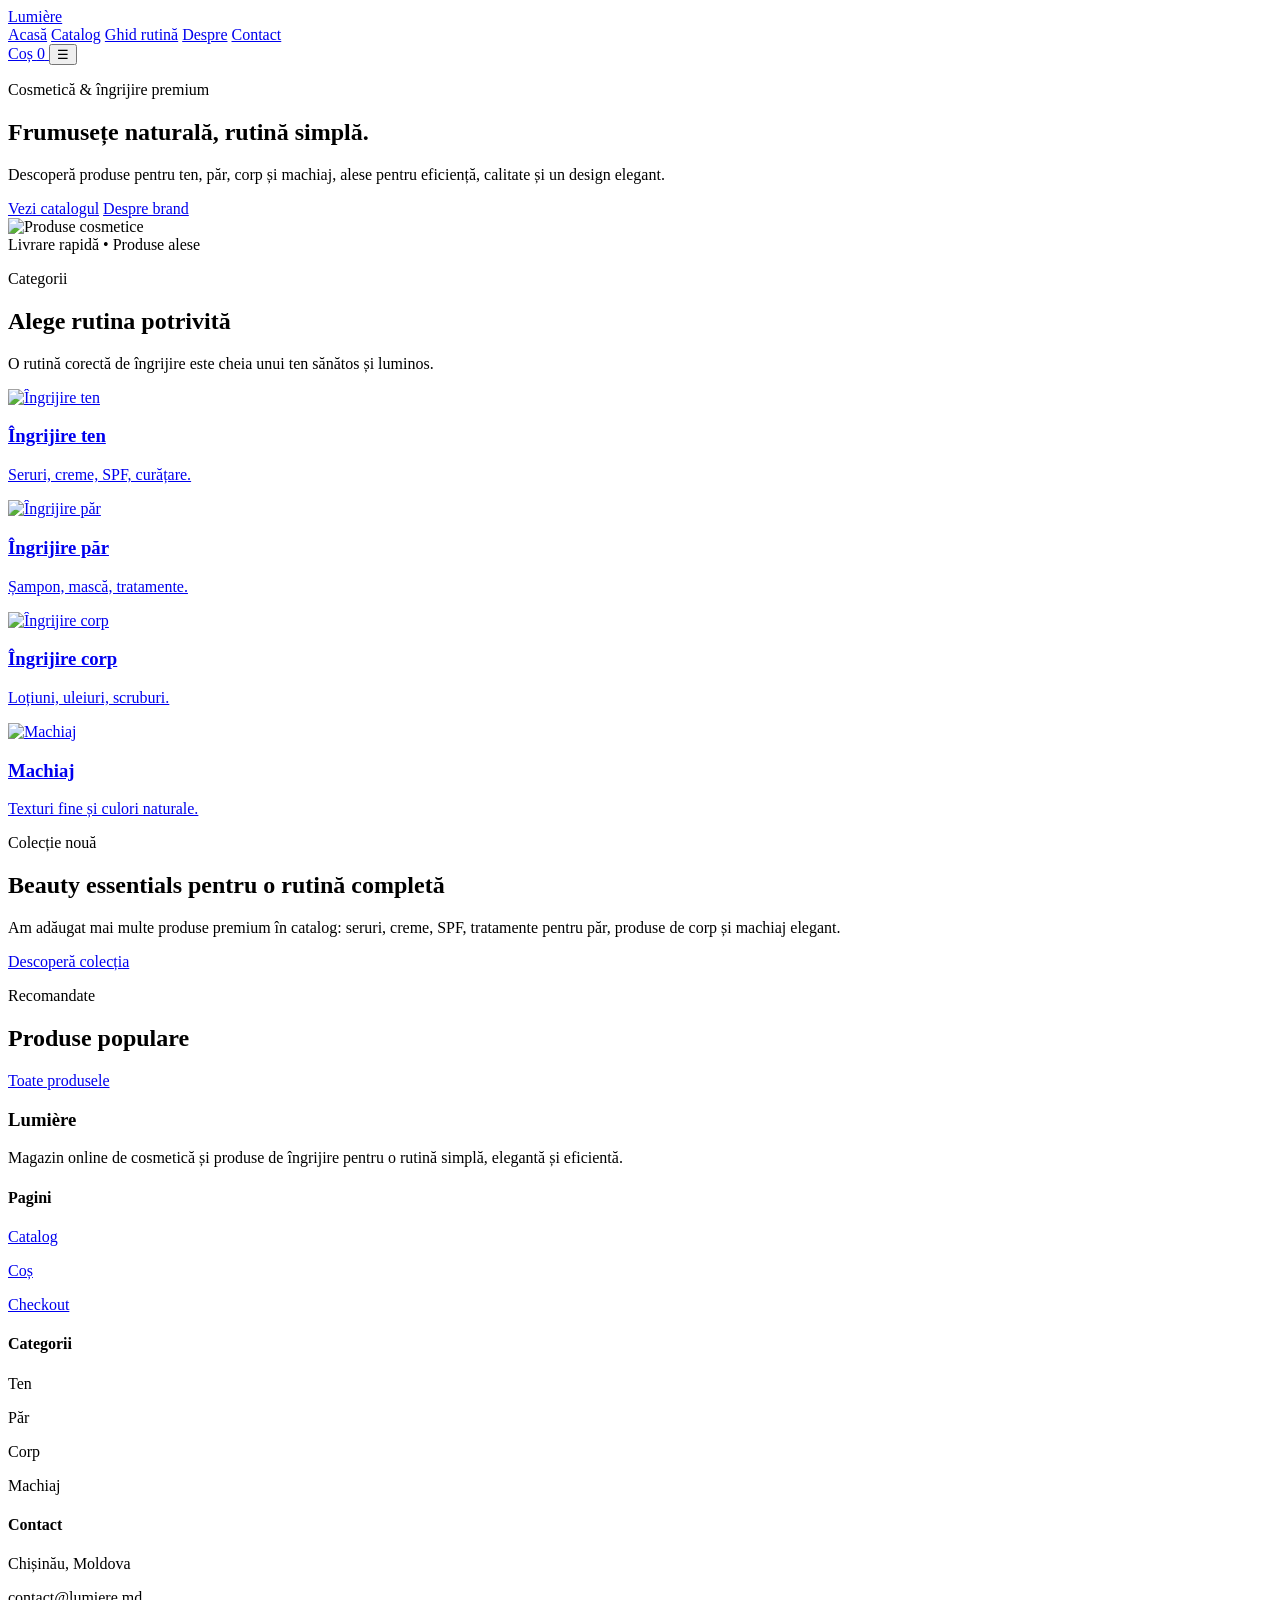
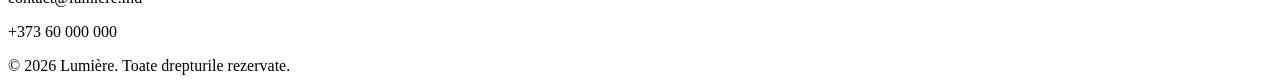
==== index.html @ 2876e78e "Add files via upload" ====
<!DOCTYPE html>
<html lang="ro">

<head>
  <meta charset="UTF-8">
  <meta name="viewport" content="width=device-width, initial-scale=1.0">
  <title>Lumière | Magazin cosmetică</title>
  <link rel="stylesheet" href="css/style.css">
</head>

<body>

  <!-- ===== Header ===== -->
  <header class="header">
    <div class="container nav">
      <a class="logo" href="index.html">Lumi<span>ère</span></a>

      <nav class="menu">
        <a href="index.html">Acasă</a>
        <a href="catalog.html">Catalog</a>
        <a href="rutina.html">Ghid rutină</a>
        <a href="despre.html">Despre</a>
        <a href="contact.html">Contact</a>
      </nav>

      <div class="nav-actions">
        <a class="cart-link" href="cos.html">
          Coș <span class="cart-count">0</span>
        </a>
        <button class="burger" aria-label="Meniu">☰</button>
      </div>
    </div>
  </header>

  <!-- ===== Hero ===== -->
  <section class="hero">
    <div class="container hero-grid">

      <div>
        <p class="eyebrow">Cosmetică & îngrijire premium</p>
        <h1>Frumusețe naturală, rutină simplă.</h1>
        <p>
          Descoperă produse pentru ten, păr, corp și machiaj, alese pentru
          eficiență, calitate și un design elegant.
        </p>
        <div class="hero-actions">
          <a class="btn" href="catalog.html">Vezi catalogul</a>
          <a class="btn light" href="despre.html">Despre brand</a>
        </div>
      </div>

      <div class="hero-card">
        <img
          src="https://images.unsplash.com/photo-1612817288484-6f916006741a?auto=format&fit=crop&w=1000&q=80"
          alt="Produse cosmetice"
        >
        <div class="badge">Livrare rapidă • Produse alese</div>
      </div>

    </div>
  </section>

  <!-- ===== Categories ===== -->
  <section class="section">
    <div class="container">

      <div class="section-title">
        <div>
          <p class="eyebrow">Categorii</p>
          <h2>Alege rutina potrivită</h2>
        </div>
        <p>O rutină corectă de îngrijire este cheia unui ten sănătos și luminos.</p>
      </div>

      <div class="grid-4">

        <a class="card category" href="catalog.html?cat=ten">
          <img
            src="https://images.unsplash.com/photo-1620916566398-39f1143ab7be?auto=format&fit=crop&w=800&q=80"
            alt="Îngrijire ten"
          >
          <div class="card-body">
            <h3>Îngrijire ten</h3>
            <p>Seruri, creme, SPF, curățare.</p>
          </div>
        </a>

        <a class="card category" href="catalog.html">
          <img
            src="https://images.unsplash.com/photo-1522338242992-e1a54906a8da?auto=format&fit=crop&w=800&q=80"
            alt="Îngrijire păr"
          >
          <div class="card-body">
            <h3>Îngrijire păr</h3>
            <p>Șampon, mască, tratamente.</p>
          </div>
        </a>

        <a class="card category" href="catalog.html">
          <img
            src="https://images.unsplash.com/photo-1596755389378-c31d21fd1273?auto=format&fit=crop&w=800&q=80"
            alt="Îngrijire corp"
          >
          <div class="card-body">
            <h3>Îngrijire corp</h3>
            <p>Loțiuni, uleiuri, scruburi.</p>
          </div>
        </a>

        <a class="card category" href="catalog.html">
          <img
            src="https://images.unsplash.com/photo-1596462502278-27bfdc403348?auto=format&fit=crop&w=800&q=80"
            alt="Machiaj"
          >
          <div class="card-body">
            <h3>Machiaj</h3>
            <p>Texturi fine și culori naturale.</p>
          </div>
        </a>

      </div>
    </div>
  </section>

  <!-- ===== Promo Strip ===== -->
  <section class="section">
    <div class="container">
      <div class="promo-strip">

        <div>
          <p class="eyebrow">Colecție nouă</p>
          <h2>Beauty essentials pentru o rutină completă</h2>
          <p class="muted">
            Am adăugat mai multe produse premium în catalog: seruri, creme, SPF,
            tratamente pentru păr, produse de corp și machiaj elegant.
          </p>
        </div>

        <a class="btn dark" href="catalog.html">Descoperă colecția</a>

      </div>
    </div>
  </section>

  <!-- ===== Featured Products ===== -->
  <section class="section">
    <div class="container">

      <div class="section-title">
        <div>
          <p class="eyebrow">Recomandate</p>
          <h2>Produse populare</h2>
        </div>
        <a class="btn light" href="catalog.html">Toate produsele</a>
      </div>

      <div id="featuredProducts" class="grid-4"></div>

    </div>
  </section>

  <!-- ===== Footer ===== -->
  <footer class="footer">
    <div class="container footer-grid">

      <div>
        <h3 class="logo">Lumi<span>ère</span></h3>
        <p>Magazin online de cosmetică și produse de îngrijire pentru o rutină simplă, elegantă și eficientă.</p>
      </div>

      <div>
        <h4>Pagini</h4>
        <p><a href="catalog.html">Catalog</a></p>
        <p><a href="cos.html">Coș</a></p>
        <p><a href="checkout.html">Checkout</a></p>
      </div>

      <div>
        <h4>Categorii</h4>
        <p>Ten</p>
        <p>Păr</p>
        <p>Corp</p>
        <p>Machiaj</p>
      </div>

      <div>
        <h4>Contact</h4>
        <p>Chișinău, Moldova</p>
        <p>contact@lumiere.md</p>
        <p>+373 60 000 000</p>
      </div>

    </div>

    <div class="container copy">
      © 2026 Lumière. Toate drepturile rezervate.
    </div>
  </footer>

  <!-- Toast Notification -->
  <div class="toast"></div>

  <!-- Scripts -->
  <script src="js/products.js"></script>
  <script src="js/app.js"></script>

</body>
</html>
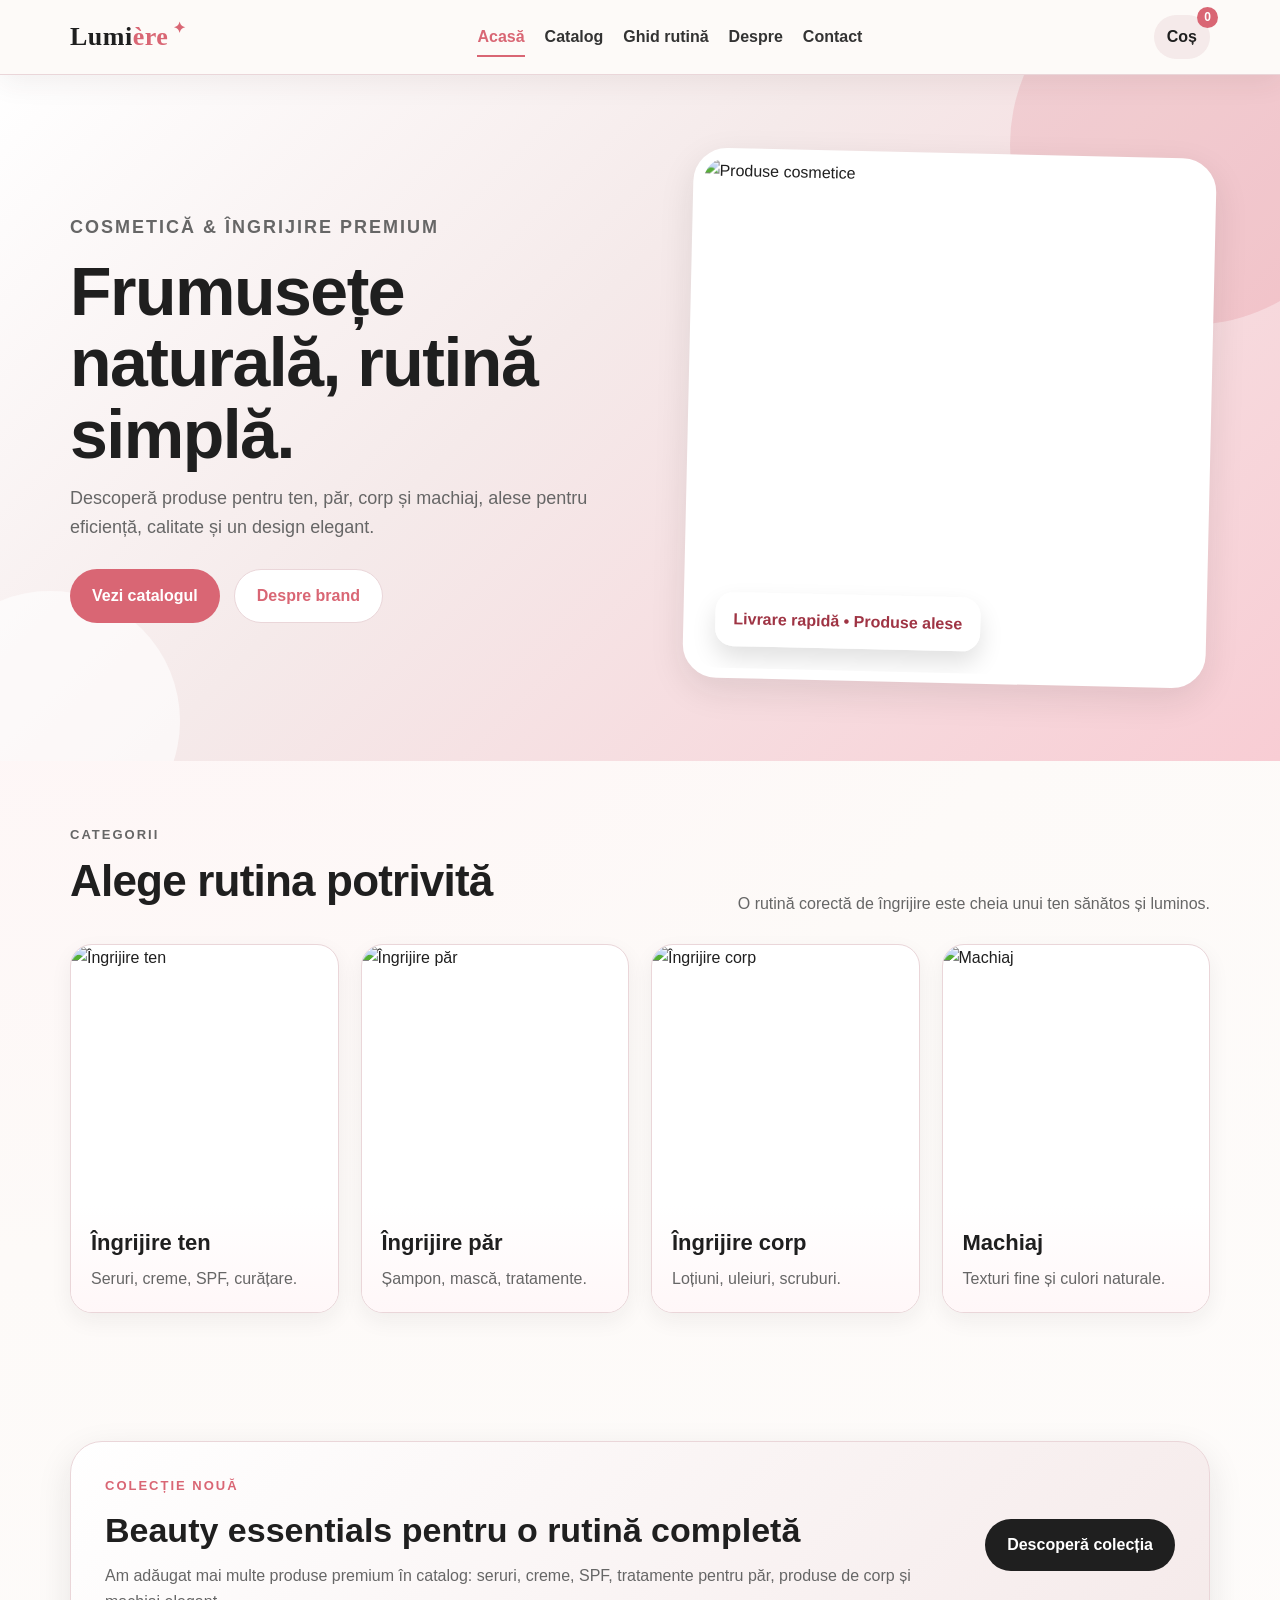
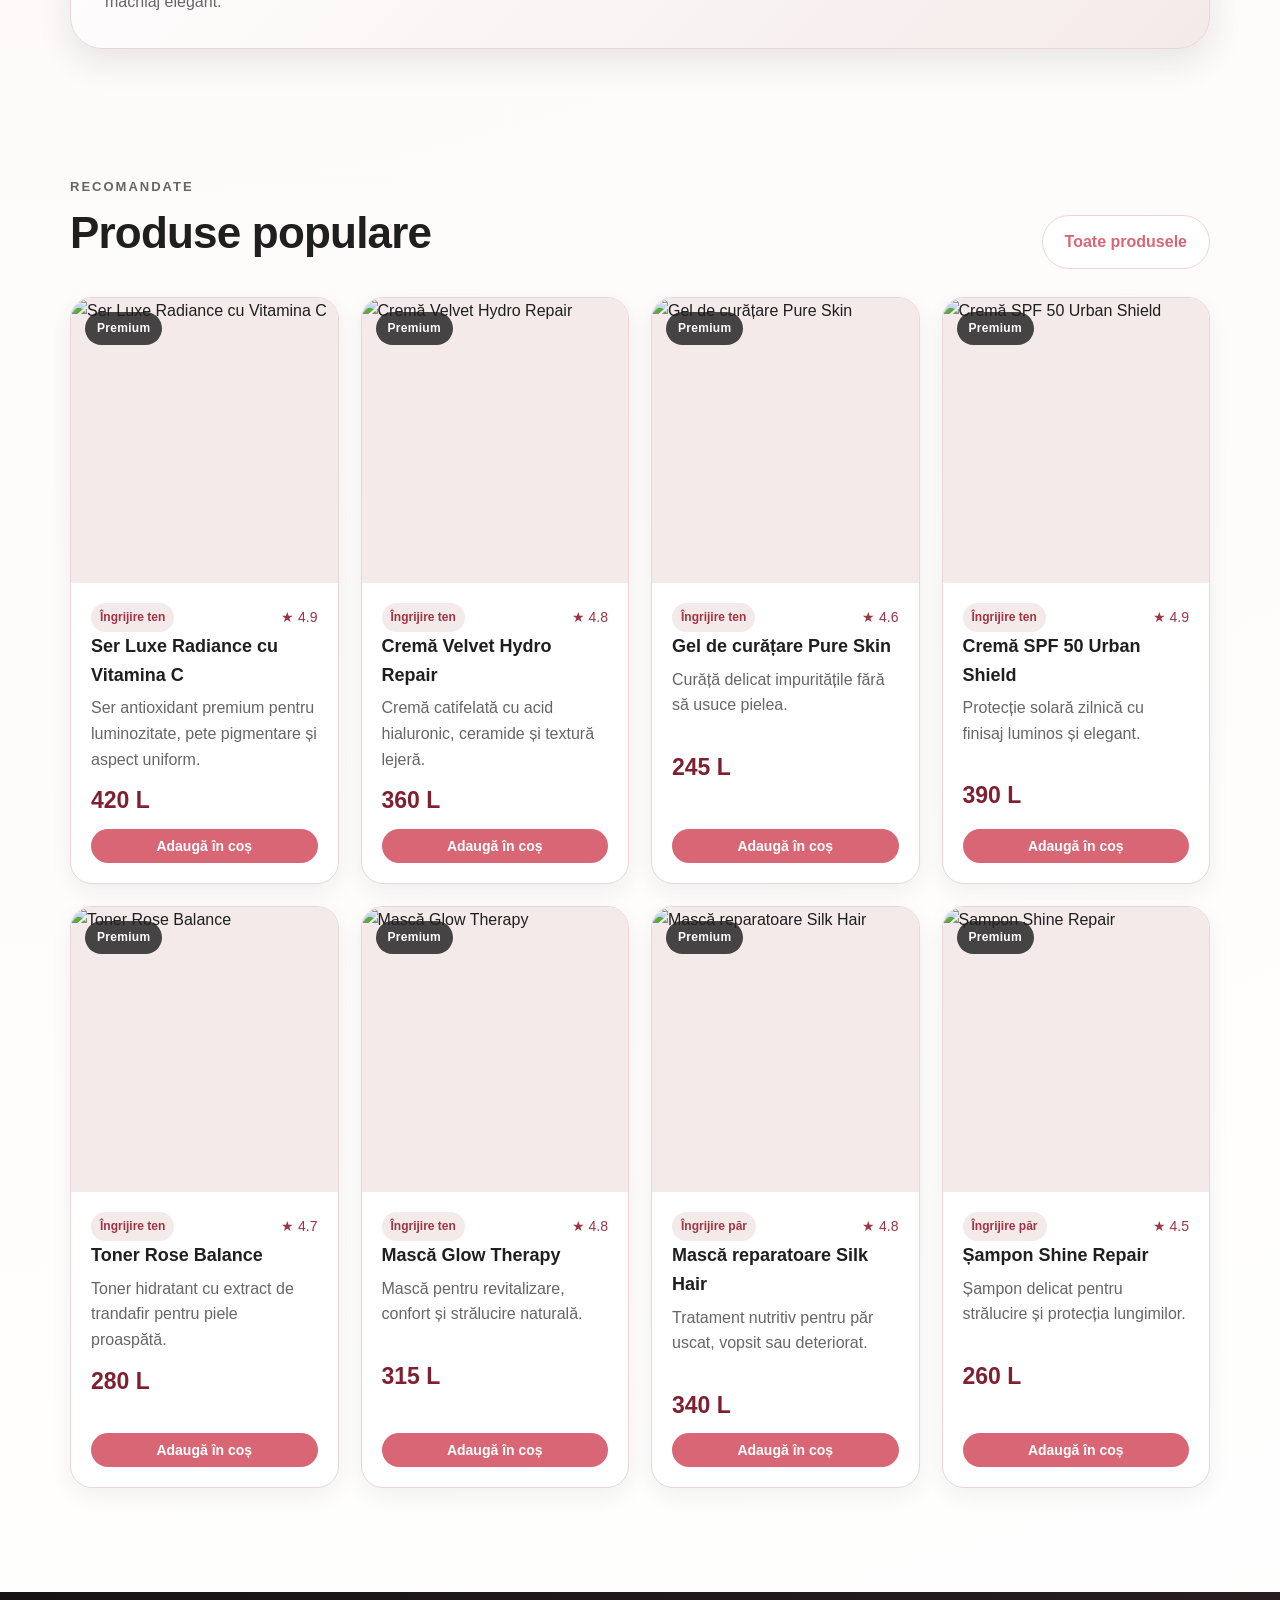
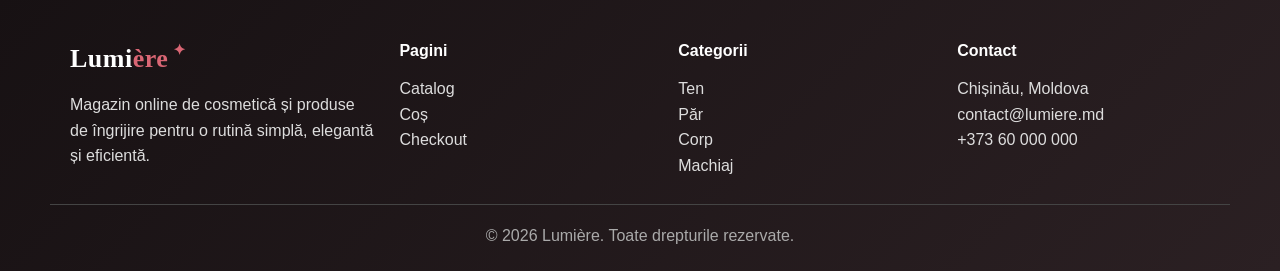
==== commit 33c0295a: "Add files via upload" ====
--- a/index.html
+++ b/index.html
@@ -76,7 +76,7 @@
 
         <a class="card category" href="catalog.html?cat=ten">
           <img
-            src="https://images.unsplash.com/photo-1620916566398-39f1143ab7be?auto=format&fit=crop&w=800&q=80"
+            src="https://plus.unsplash.com/premium_photo-1683133364297-0cb0e0fcbc1c?q=80&w=1470&auto=format&fit=crop&ixlib=rb-4.1.0&ixid=M3wxMjA3fDB8MHxwaG90by1wYWdlfHx8fGVufDB8fHx8fA%3D%3D"
             alt="Îngrijire ten"
           >
           <div class="card-body">
@@ -87,7 +87,7 @@
 
         <a class="card category" href="catalog.html">
           <img
-            src="https://images.unsplash.com/photo-1522338242992-e1a54906a8da?auto=format&fit=crop&w=800&q=80"
+            src="https://plus.unsplash.com/premium_photo-1740761649108-b123c05185b4?q=80&w=774&auto=format&fit=crop&ixlib=rb-4.1.0&ixid=M3wxMjA3fDB8MHxwaG90by1wYWdlfHx8fGVufDB8fHx8fA%3D%3D"
             alt="Îngrijire păr"
           >
           <div class="card-body">
@@ -98,7 +98,7 @@
 
         <a class="card category" href="catalog.html">
           <img
-            src="https://images.unsplash.com/photo-1596755389378-c31d21fd1273?auto=format&fit=crop&w=800&q=80"
+            src="https://plus.unsplash.com/premium_photo-1764592619646-2209613d1b71?q=80&w=870&auto=format&fit=crop&ixlib=rb-4.1.0&ixid=M3wxMjA3fDB8MHxwaG90by1wYWdlfHx8fGVufDB8fHx8fA%3D%3D"
             alt="Îngrijire corp"
           >
           <div class="card-body">
@@ -109,7 +109,7 @@
 
         <a class="card category" href="catalog.html">
           <img
-            src="https://images.unsplash.com/photo-1596462502278-27bfdc403348?auto=format&fit=crop&w=800&q=80"
+            src="https://images.unsplash.com/photo-1629297777109-167b5d2bbba4?q=80&w=928&auto=format&fit=crop&ixlib=rb-4.1.0&ixid=M3wxMjA3fDB8MHxwaG90by1wYWdlfHx8fGVufDB8fHx8fA%3D%3D"
             alt="Machiaj"
           >
           <div class="card-body">
--- a/css/style.css
+++ b/css/style.css
@@ -0,0 +1,1482 @@
+/* =====================================================
+   CSS Variables / Design Tokens
+   ===================================================== */
+
+:root {
+  --accent: #D96674;
+  --accent-dark: #9f3444;
+  --rose: #F5EAEA;
+  --cream: #FDFAF8;
+  --text: #1f1f1f;
+  --muted: #666;
+  --white: #fff;
+  --border: #ead6d9;
+  --shadow: 0 12px 35px rgba(31, 31, 31, .10);
+  --radius: 22px;
+  --max: 1180px;
+  --font: 'Segoe UI', Arial, sans-serif;
+}
+
+
+/* =====================================================
+   Reset & Base
+   ===================================================== */
+
+* {
+  box-sizing: border-box;
+  margin: 0;
+  padding: 0;
+}
+
+body {
+  font-family: var(--font);
+  background: var(--cream);
+  color: var(--text);
+  line-height: 1.6;
+}
+
+a {
+  text-decoration: none;
+  color: inherit;
+}
+
+img {
+  max-width: 100%;
+  display: block;
+}
+
+
+/* =====================================================
+   Layout
+   ===================================================== */
+
+.container {
+  max-width: var(--max);
+  margin: auto;
+  padding: 0 20px;
+}
+
+
+/* =====================================================
+   Header & Navigation
+   ===================================================== */
+
+.header {
+  position: sticky;
+  top: 0;
+  z-index: 50;
+  background: rgba(253, 250, 248, .96);
+  backdrop-filter: blur(12px);
+  border-bottom: 1px solid var(--border);
+}
+
+.nav {
+  height: 74px;
+  display: flex;
+  align-items: center;
+  justify-content: space-between;
+  gap: 22px;
+}
+
+.logo {
+  font-size: 26px;
+  font-weight: 800;
+  letter-spacing: .5px;
+}
+
+.logo span {
+  color: var(--accent);
+}
+
+.menu {
+  display: flex;
+  align-items: center;
+  gap: 20px;
+}
+
+.menu a {
+  font-weight: 600;
+  color: #333;
+}
+
+.menu a:hover,
+.menu a.active {
+  color: var(--accent);
+}
+
+.nav-actions {
+  display: flex;
+  align-items: center;
+  gap: 12px;
+}
+
+.cart-link {
+  position: relative;
+  background: var(--rose);
+  padding: 9px 13px;
+  border-radius: 999px;
+  font-weight: 700;
+}
+
+.cart-count {
+  position: absolute;
+  top: -8px;
+  right: -8px;
+  background: var(--accent);
+  color: #fff;
+  border-radius: 999px;
+  font-size: 12px;
+  min-width: 21px;
+  height: 21px;
+  display: grid;
+  place-items: center;
+}
+
+.burger {
+  display: none;
+  border: 0;
+  background: var(--text);
+  color: #fff;
+  border-radius: 10px;
+  padding: 9px 12px;
+  font-size: 18px;
+}
+
+
+/* =====================================================
+   Buttons
+   ===================================================== */
+
+.btn {
+  display: inline-flex;
+  align-items: center;
+  justify-content: center;
+  gap: 8px;
+  border: 0;
+  border-radius: 999px;
+  padding: 13px 22px;
+  font-weight: 800;
+  cursor: pointer;
+  transition: .25s;
+  background: var(--accent);
+  color: white;
+}
+
+.btn:hover {
+  background: var(--accent-dark);
+  transform: translateY(-2px);
+}
+
+.btn.light {
+  background: white;
+  color: var(--accent);
+  border: 1px solid var(--border);
+}
+
+.btn.dark {
+  background: #1f1f1f;
+  color: white;
+}
+
+.btn.small {
+  padding: 9px 14px;
+  font-size: 14px;
+}
+
+
+/* =====================================================
+   Hero Section
+   ===================================================== */
+
+.hero {
+  padding: 78px 0;
+  background: linear-gradient(135deg, var(--rose), #fff 55%, #fff3f5);
+}
+
+.hero-grid {
+  display: grid;
+  grid-template-columns: 1.05fr .95fr;
+  gap: 40px;
+  align-items: center;
+}
+
+.eyebrow {
+  text-transform: uppercase;
+  letter-spacing: 2px;
+  color: var(--accent);
+  font-weight: 800;
+  font-size: 13px;
+}
+
+.hero h1 {
+  font-size: clamp(38px, 6vw, 68px);
+  line-height: 1.05;
+  margin: 14px 0;
+}
+
+.hero p {
+  font-size: 18px;
+  color: var(--muted);
+  max-width: 610px;
+}
+
+.hero-actions {
+  display: flex;
+  gap: 14px;
+  margin-top: 28px;
+  flex-wrap: wrap;
+}
+
+.hero-card {
+  background: white;
+  border-radius: 34px;
+  box-shadow: var(--shadow);
+  overflow: hidden;
+  position: relative;
+}
+
+.hero-card img {
+  height: 510px;
+  width: 100%;
+  object-fit: cover;
+}
+
+.badge {
+  position: absolute;
+  left: 22px;
+  bottom: 22px;
+  background: rgba(255, 255, 255, .9);
+  border-radius: 18px;
+  padding: 14px 18px;
+  font-weight: 800;
+  color: var(--accent-dark);
+}
+
+
+/* =====================================================
+   Sections & Grid
+   ===================================================== */
+
+.section {
+  padding: 64px 0;
+}
+
+.section-title {
+  display: flex;
+  align-items: end;
+  justify-content: space-between;
+  gap: 20px;
+  margin-bottom: 28px;
+}
+
+.section-title h2 {
+  font-size: 34px;
+}
+
+.section-title p {
+  color: var(--muted);
+  max-width: 560px;
+}
+
+.grid-3 {
+  display: grid;
+  grid-template-columns: repeat(3, 1fr);
+  gap: 22px;
+}
+
+.grid-4 {
+  display: grid;
+  grid-template-columns: repeat(4, 1fr);
+  gap: 22px;
+}
+
+
+/* =====================================================
+   Cards
+   ===================================================== */
+
+.card {
+  background: white;
+  border: 1px solid var(--border);
+  border-radius: var(--radius);
+  box-shadow: 0 8px 22px rgba(31, 31, 31, .06);
+  overflow: hidden;
+}
+
+.card-body {
+  padding: 20px;
+}
+
+.category img {
+  height: 230px;
+  width: 100%;
+  object-fit: cover;
+}
+
+.category h3 {
+  font-size: 22px;
+  margin-bottom: 6px;
+}
+
+.category p,
+.product p,
+.muted {
+  color: var(--muted);
+}
+
+
+/* =====================================================
+   Product Cards
+   ===================================================== */
+
+.product {
+  position: relative;
+}
+
+.product img {
+  height: 250px;
+  width: 100%;
+  object-fit: cover;
+  background: var(--rose);
+}
+
+.product h3 {
+  font-size: 18px;
+  margin-bottom: 6px;
+}
+
+.price {
+  font-size: 20px;
+  font-weight: 900;
+  color: var(--accent-dark);
+  margin: 10px 0;
+}
+
+.product .meta {
+  display: flex;
+  justify-content: space-between;
+  align-items: center;
+  gap: 10px;
+}
+
+.tag {
+  background: var(--rose);
+  color: var(--accent-dark);
+  padding: 5px 9px;
+  border-radius: 999px;
+  font-size: 12px;
+  font-weight: 800;
+}
+
+.stars {
+  color: #9f3444;
+  font-size: 14px;
+}
+
+
+/* =====================================================
+   Banner
+   ===================================================== */
+
+.banner {
+  padding: 62px 0;
+  background: linear-gradient(135deg, #21191b, #6f2d39);
+  color: white;
+}
+
+.banner h1 {
+  font-size: 42px;
+}
+
+.banner p {
+  color: #ffe4e7;
+  max-width: 720px;
+  margin-top: 10px;
+}
+
+
+/* =====================================================
+   Catalog Layout & Filters
+   ===================================================== */
+
+.catalog-layout {
+  display: grid;
+  grid-template-columns: 270px 1fr;
+  gap: 26px;
+}
+
+.filters {
+  background: white;
+  border: 1px solid var(--border);
+  border-radius: var(--radius);
+  padding: 22px;
+  height: max-content;
+  position: sticky;
+  top: 95px;
+}
+
+.filters h3 {
+  margin-bottom: 16px;
+}
+
+.field {
+  margin-bottom: 16px;
+}
+
+.field label {
+  font-weight: 800;
+  display: block;
+  margin-bottom: 7px;
+}
+
+.field input,
+.field select,
+.field textarea {
+  width: 100%;
+  padding: 12px 13px;
+  border: 1px solid var(--border);
+  border-radius: 14px;
+  background: #fff;
+  font: inherit;
+}
+
+.check {
+  display: flex;
+  align-items: center;
+  gap: 9px;
+  margin: 8px 0;
+  color: #444;
+}
+
+.toolbar {
+  display: flex;
+  justify-content: space-between;
+  align-items: center;
+  gap: 14px;
+  margin-bottom: 18px;
+  flex-wrap: wrap;
+}
+
+.search {
+  min-width: 260px;
+  padding: 12px 14px;
+  border: 1px solid var(--border);
+  border-radius: 999px;
+  background: white;
+}
+
+.empty {
+  padding: 26px;
+  background: white;
+  border: 1px dashed var(--accent);
+  border-radius: var(--radius);
+  text-align: center;
+  color: var(--muted);
+}
+
+
+/* =====================================================
+   Product Page
+   ===================================================== */
+
+.product-page {
+  display: grid;
+  grid-template-columns: 1fr 1fr;
+  gap: 42px;
+  align-items: start;
+}
+
+.gallery-main {
+  background: white;
+  border-radius: var(--radius);
+  overflow: hidden;
+  border: 1px solid var(--border);
+}
+
+.gallery-main img {
+  height: 520px;
+  width: 100%;
+  object-fit: cover;
+  cursor: zoom-in;
+}
+
+.zoom-box {
+  overflow: hidden;
+}
+
+.zoom-box img:hover {
+  transform: scale(1.45);
+  transition: .35s;
+}
+
+.qty {
+  display: flex;
+  align-items: center;
+  gap: 10px;
+  margin: 18px 0;
+}
+
+.qty button {
+  width: 38px;
+  height: 38px;
+  border: 0;
+  border-radius: 50%;
+  background: var(--rose);
+  font-weight: 900;
+  cursor: pointer;
+}
+
+.qty input {
+  width: 58px;
+  text-align: center;
+  padding: 10px;
+  border: 1px solid var(--border);
+  border-radius: 12px;
+}
+
+.info-list {
+  margin: 20px 0 0 18px;
+  color: #444;
+}
+
+
+/* =====================================================
+   Cart
+   ===================================================== */
+
+.cart-row {
+  display: grid;
+  grid-template-columns: 90px 1fr auto auto;
+  gap: 16px;
+  align-items: center;
+  padding: 16px;
+  background: white;
+  border: 1px solid var(--border);
+  border-radius: 18px;
+  margin-bottom: 12px;
+}
+
+.cart-row img {
+  width: 90px;
+  height: 90px;
+  object-fit: cover;
+  border-radius: 14px;
+}
+
+.summary {
+  background: white;
+  border: 1px solid var(--border);
+  border-radius: var(--radius);
+  padding: 22px;
+  box-shadow: var(--shadow);
+}
+
+.summary-line {
+  display: flex;
+  justify-content: space-between;
+  padding: 10px 0;
+  border-bottom: 1px solid var(--border);
+}
+
+.summary-line.total {
+  font-size: 22px;
+  font-weight: 900;
+  border: 0;
+  color: var(--accent-dark);
+}
+
+.cart-layout {
+  display: grid;
+  grid-template-columns: 1fr 360px;
+  gap: 24px;
+  align-items: start;
+}
+
+
+/* =====================================================
+   Forms & Contact
+   ===================================================== */
+
+.form-grid {
+  display: grid;
+  grid-template-columns: 1fr 1fr;
+  gap: 16px;
+}
+
+.form-grid .full {
+  grid-column: 1 / -1;
+}
+
+.contact-box {
+  display: grid;
+  grid-template-columns: 1fr 1fr;
+  gap: 24px;
+}
+
+
+/* =====================================================
+   Footer
+   ===================================================== */
+
+.footer {
+  background: #1f1f1f;
+  color: white;
+  padding: 46px 0 22px;
+  margin-top: 40px;
+}
+
+.footer-grid {
+  display: grid;
+  grid-template-columns: 1.2fr repeat(3, 1fr);
+  gap: 26px;
+}
+
+.footer a,
+.footer p {
+  color: #ddd;
+}
+
+.footer h3,
+.footer h4 {
+  margin-bottom: 12px;
+}
+
+.copy {
+  text-align: center;
+  color: #aaa;
+  border-top: 1px solid #444;
+  margin-top: 26px;
+  padding-top: 18px;
+}
+
+
+/* =====================================================
+   Toast Notification
+   ===================================================== */
+
+.toast {
+  position: fixed;
+  right: 22px;
+  bottom: 22px;
+  background: #1f1f1f;
+  color: white;
+  padding: 14px 18px;
+  border-radius: 14px;
+  box-shadow: var(--shadow);
+  opacity: 0;
+  transform: translateY(20px);
+  pointer-events: none;
+  transition: .25s;
+  z-index: 100;
+}
+
+.toast.show {
+  opacity: 1;
+  transform: translateY(0);
+}
+
+
+/* =====================================================
+   Responsive — 950px
+   ===================================================== */
+
+@media (max-width: 950px) {
+  .burger {
+    display: block;
+  }
+
+  .menu {
+    position: fixed;
+    top: 74px;
+    left: 0;
+    right: 0;
+    background: white;
+    flex-direction: column;
+    align-items: flex-start;
+    padding: 20px;
+    display: none;
+    border-bottom: 1px solid var(--border);
+  }
+
+  .menu.open {
+    display: flex;
+  }
+
+  .hero-grid,
+  .product-page,
+  .cart-layout,
+  .contact-box {
+    grid-template-columns: 1fr;
+  }
+
+  .catalog-layout {
+    grid-template-columns: 1fr;
+  }
+
+  .filters {
+    position: static;
+  }
+
+  .grid-4 {
+    grid-template-columns: repeat(2, 1fr);
+  }
+
+  .footer-grid {
+    grid-template-columns: 1fr 1fr;
+  }
+
+  .hero-card img {
+    height: 390px;
+  }
+}
+
+
+/* =====================================================
+   Responsive — 620px
+   ===================================================== */
+
+@media (max-width: 620px) {
+  .grid-3,
+  .grid-4 {
+    grid-template-columns: 1fr;
+  }
+
+  .section {
+    padding: 42px 0;
+  }
+
+  .banner h1 {
+    font-size: 32px;
+  }
+
+  .cart-row {
+    grid-template-columns: 70px 1fr;
+  }
+
+  .cart-row img {
+    width: 70px;
+    height: 70px;
+  }
+
+  .cart-row .price,
+  .cart-row .remove {
+    grid-column: 2;
+  }
+
+  .form-grid {
+    grid-template-columns: 1fr;
+  }
+
+  .footer-grid {
+    grid-template-columns: 1fr;
+  }
+
+  .nav {
+    gap: 10px;
+  }
+
+  .logo {
+    font-size: 21px;
+  }
+
+  .search {
+    min-width: 100%;
+  }
+}
+
+
+/* =====================================================
+   Theme Enhancements
+   ===================================================== */
+
+body {
+  background: radial-gradient(circle at top left, #fff1f4 0, #FDFAF8 34%, #fff 100%);
+}
+
+.header {
+  box-shadow: 0 8px 28px rgba(72, 38, 44, .07);
+}
+
+.logo {
+  font-family: Georgia, 'Times New Roman', serif;
+  font-weight: 900;
+}
+
+.logo:after {
+  content: ' ✦';
+  color: var(--accent);
+  font-size: 15px;
+  vertical-align: top;
+}
+
+.menu a {
+  position: relative;
+}
+
+.menu a:after {
+  content: '';
+  position: absolute;
+  left: 0;
+  bottom: -7px;
+  width: 0;
+  height: 2px;
+  background: var(--accent);
+  transition: .25s;
+}
+
+.menu a:hover:after,
+.menu a.active:after {
+  width: 100%;
+}
+
+.hero {
+  position: relative;
+  overflow: hidden;
+  background: linear-gradient(135deg, #fff 0%, #F5EAEA 42%, #f8cdd4 100%);
+}
+
+.hero:before {
+  content: '';
+  position: absolute;
+  width: 360px;
+  height: 360px;
+  border-radius: 50%;
+  background: rgba(217, 102, 116, .18);
+  right: -90px;
+  top: -110px;
+}
+
+.hero:after {
+  content: '';
+  position: absolute;
+  width: 260px;
+  height: 260px;
+  border-radius: 50%;
+  background: rgba(255, 255, 255, .65);
+  left: -80px;
+  bottom: -90px;
+}
+
+.hero .container {
+  position: relative;
+  z-index: 1;
+}
+
+.hero h1 {
+  letter-spacing: -1.5px;
+}
+
+.hero-card {
+  transform: rotate(1.3deg);
+  border: 10px solid #fff;
+}
+
+.badge {
+  box-shadow: 0 12px 25px rgba(0, 0, 0, .12);
+}
+
+.section-title h2 {
+  font-size: clamp(30px, 4vw, 44px);
+  letter-spacing: -.8px;
+}
+
+.card {
+  transition: transform .25s, box-shadow .25s, border-color .25s;
+}
+
+.card:hover {
+  transform: translateY(-7px);
+  box-shadow: 0 18px 45px rgba(85, 40, 48, .14);
+  border-color: #e8b5bd;
+}
+
+.category {
+  position: relative;
+}
+
+.category img {
+  height: 260px;
+  filter: saturate(1.05);
+}
+
+.category .card-body {
+  background: linear-gradient(180deg, #fff, #fff7f8);
+}
+
+.product {
+  display: flex;
+  flex-direction: column;
+  min-height: 100%;
+}
+
+.product-img {
+  position: relative;
+  overflow: hidden;
+}
+
+.product img {
+  height: 285px;
+  transition: transform .35s;
+}
+
+.product:hover img {
+  transform: scale(1.06);
+}
+
+.product .card-body {
+  display: flex;
+  flex-direction: column;
+  flex: 1;
+}
+
+.product p {
+  min-height: 72px;
+}
+
+.product .btn {
+  margin-top: auto;
+  width: 100%;
+}
+
+.new-badge {
+  position: absolute;
+  top: 14px;
+  left: 14px;
+  background: rgba(31, 31, 31, .82);
+  color: #fff;
+  border-radius: 999px;
+  padding: 7px 12px;
+  font-size: 12px;
+  font-weight: 900;
+  letter-spacing: .3px;
+}
+
+.products-grid {
+  align-items: stretch;
+}
+
+.banner {
+  position: relative;
+  overflow: hidden;
+  background: linear-gradient(120deg, #171113, #5d2430 55%, #D96674);
+}
+
+.banner:after {
+  content: '';
+  position: absolute;
+  width: 420px;
+  height: 420px;
+  border-radius: 50%;
+  background: rgba(255, 255, 255, .12);
+  right: -120px;
+  top: -150px;
+}
+
+.banner .container {
+  position: relative;
+  z-index: 1;
+}
+
+.filters {
+  background: rgba(255, 255, 255, .86);
+  backdrop-filter: blur(12px);
+  box-shadow: 0 18px 45px rgba(85, 40, 48, .10);
+}
+
+.filters h3 {
+  font-size: 24px;
+}
+
+.field input,
+.field select,
+.field textarea {
+  box-shadow: 0 4px 14px rgba(0, 0, 0, .03);
+}
+
+.toolbar {
+  background: #fff;
+  border: 1px solid var(--border);
+  border-radius: 18px;
+  padding: 16px 18px;
+  box-shadow: 0 8px 22px rgba(31, 31, 31, .05);
+}
+
+.price {
+  font-size: 23px;
+  color: #7f2030;
+}
+
+.footer {
+  background: linear-gradient(135deg, #171113, #2b2023);
+}
+
+.gallery-main {
+  box-shadow: var(--shadow);
+}
+
+.product-page h1 {
+  font-size: clamp(34px, 5vw, 56px);
+  line-height: 1.05;
+  margin: 10px 0 14px;
+}
+
+@media (max-width: 950px) {
+  .hero-card {
+    transform: none;
+  }
+
+  .product img {
+    height: 250px;
+  }
+}
+
+
+/* =====================================================
+   Promo Strip
+   ===================================================== */
+
+.promo-strip {
+  display: grid;
+  grid-template-columns: 1fr auto;
+  gap: 24px;
+  align-items: center;
+  background: linear-gradient(135deg, #fff, #F5EAEA);
+  border: 1px solid var(--border);
+  border-radius: 32px;
+  padding: 34px;
+  box-shadow: var(--shadow);
+}
+
+.promo-strip h2 {
+  font-size: 34px;
+  margin: 6px 0;
+}
+
+@media (max-width: 700px) {
+  .promo-strip {
+    grid-template-columns: 1fr;
+    padding: 24px;
+  }
+}
+
+
+/* =====================================================
+   Banner Override (Light Theme)
+   ===================================================== */
+
+.banner {
+  background: linear-gradient(135deg, #fff 0%, #F5EAEA 48%, #ffd7dd 100%) !important;
+  color: var(--text) !important;
+  border-bottom: 1px solid var(--border);
+  padding: 74px 0;
+  position: relative;
+  overflow: hidden;
+}
+
+.banner:before {
+  content: '';
+  position: absolute;
+  right: -110px;
+  top: -140px;
+  width: 420px;
+  height: 420px;
+  border-radius: 50%;
+  background: rgba(217, 102, 116, .18);
+}
+
+.banner:after {
+  content: '✦';
+  position: absolute;
+  right: 12%;
+  bottom: 18px;
+  color: rgba(217, 102, 116, .35);
+  font-size: 72px;
+  background: none !important;
+  width: auto;
+  height: auto;
+}
+
+.banner h1 {
+  font-size: clamp(38px, 6vw, 62px);
+  letter-spacing: -1.2px;
+}
+
+.banner p {
+  color: #70404a !important;
+  font-size: 18px;
+  max-width: 760px;
+}
+
+.filters .search {
+  min-width: 0;
+  width: 100%;
+  max-width: 100%;
+  display: block;
+  border-radius: 14px;
+}
+
+.filters input,
+.filters select {
+  max-width: 100%;
+}
+
+.catalog-layout {
+  align-items: start;
+}
+
+
+/* =====================================================
+   Page Hero
+   ===================================================== */
+
+.page-hero {
+  padding: 84px 0;
+  background: linear-gradient(135deg, #fff 0%, #F5EAEA 52%, #ffd7dd 100%);
+  border-bottom: 1px solid var(--border);
+  overflow: hidden;
+  position: relative;
+}
+
+.page-hero:before {
+  content: '';
+  position: absolute;
+  left: -120px;
+  top: -130px;
+  width: 360px;
+  height: 360px;
+  border-radius: 50%;
+  background: rgba(217, 102, 116, .13);
+}
+
+.page-hero:after {
+  content: '';
+  position: absolute;
+  right: -100px;
+  bottom: -160px;
+  width: 430px;
+  height: 430px;
+  border-radius: 50%;
+  background: rgba(255, 255, 255, .7);
+}
+
+.page-hero-grid {
+  position: relative;
+  z-index: 1;
+  display: grid;
+  grid-template-columns: 1.02fr .98fr;
+  gap: 44px;
+  align-items: center;
+}
+
+.page-hero h1 {
+  font-size: clamp(40px, 6vw, 68px);
+  line-height: 1.04;
+  letter-spacing: -1.4px;
+  margin: 14px 0;
+}
+
+.page-hero p {
+  font-size: 18px;
+  color: #70404a;
+  max-width: 640px;
+}
+
+.hero-collage,
+.brand-showcase {
+  position: relative;
+  min-height: 480px;
+}
+
+.collage-main,
+.brand-showcase > img {
+  width: 78%;
+  height: 430px;
+  object-fit: cover;
+  border-radius: 36px;
+  box-shadow: var(--shadow);
+  border: 10px solid #fff;
+  margin-left: auto;
+}
+
+.collage-small {
+  position: absolute;
+  width: 190px;
+  height: 190px;
+  object-fit: cover;
+  border-radius: 28px;
+  border: 8px solid #fff;
+  box-shadow: 0 18px 45px rgba(85, 40, 48, .18);
+}
+
+.collage-small.one {
+  left: 0;
+  bottom: 18px;
+}
+
+.collage-small.two {
+  right: 20px;
+  top: 0;
+  width: 150px;
+  height: 150px;
+}
+
+.brand-showcase > img {
+  height: 470px;
+  width: 86%;
+}
+
+.brand-note {
+  position: absolute;
+  left: 10px;
+  bottom: 30px;
+  background: rgba(255, 255, 255, .92);
+  border: 1px solid var(--border);
+  border-radius: 24px;
+  padding: 18px 20px;
+  box-shadow: var(--shadow);
+  max-width: 260px;
+}
+
+.brand-note strong {
+  display: block;
+  font-size: 38px;
+  color: var(--accent-dark);
+  line-height: 1;
+}
+
+.brand-note span {
+  color: #70404a;
+  font-weight: 700;
+}
+
+
+/* =====================================================
+   About / Story
+   ===================================================== */
+
+.about-story {
+  display: grid;
+  grid-template-columns: .9fr 1.1fr;
+  gap: 42px;
+  align-items: center;
+}
+
+.about-story h2 {
+  font-size: clamp(32px, 5vw, 52px);
+  line-height: 1.08;
+  margin: 10px 0 18px;
+}
+
+.about-story p {
+  color: var(--muted);
+  margin-bottom: 12px;
+}
+
+.story-grid {
+  display: grid;
+  grid-template-columns: 1fr 1fr;
+  gap: 16px;
+}
+
+.story-grid img {
+  height: 210px;
+  width: 100%;
+  object-fit: cover;
+  border-radius: 26px;
+  box-shadow: 0 12px 30px rgba(85, 40, 48, .12);
+}
+
+.story-grid img:nth-child(2),
+.story-grid img:nth-child(3) {
+  transform: translateY(24px);
+}
+
+.soft-section {
+  background: linear-gradient(135deg, rgba(245, 234, 234, .75), rgba(255, 255, 255, .85));
+  border-top: 1px solid var(--border);
+  border-bottom: 1px solid var(--border);
+}
+
+
+/* =====================================================
+   Value Cards & Tip Cards
+   ===================================================== */
+
+.value-card,
+.tip-card {
+  background: #fff;
+  border: 1px solid var(--border);
+  border-radius: 28px;
+  padding: 28px;
+  box-shadow: 0 12px 30px rgba(85, 40, 48, .08);
+  transition: .25s;
+}
+
+.value-card:hover,
+.tip-card:hover {
+  transform: translateY(-6px);
+  box-shadow: 0 18px 45px rgba(85, 40, 48, .14);
+}
+
+.value-card span,
+.routine-step span {
+  display: inline-grid;
+  place-items: center;
+  width: 46px;
+  height: 46px;
+  border-radius: 50%;
+  background: var(--rose);
+  color: var(--accent-dark);
+  font-weight: 900;
+  margin-bottom: 14px;
+}
+
+.value-card h3,
+.tip-card h3 {
+  font-size: 24px;
+  margin-bottom: 8px;
+}
+
+.value-card p,
+.tip-card p {
+  color: var(--muted);
+}
+
+
+/* =====================================================
+   Routine Timeline
+   ===================================================== */
+
+.routine-timeline {
+  display: grid;
+  gap: 18px;
+}
+
+.routine-step {
+  display: grid;
+  grid-template-columns: 70px 210px 1fr;
+  gap: 22px;
+  align-items: center;
+  background: #fff;
+  border: 1px solid var(--border);
+  border-radius: 30px;
+  padding: 18px;
+  box-shadow: 0 12px 30px rgba(85, 40, 48, .08);
+}
+
+.routine-step span {
+  margin: 0;
+}
+
+.routine-step img {
+  height: 150px;
+  width: 210px;
+  object-fit: cover;
+  border-radius: 22px;
+}
+
+.routine-step h3 {
+  font-size: 24px;
+  margin-bottom: 6px;
+}
+
+.routine-step p {
+  color: var(--muted);
+}
+
+
+/* =====================================================
+   Responsive — Page / About / Routine (950px)
+   ===================================================== */
+
+@media (max-width: 950px) {
+  .page-hero-grid,
+  .about-story {
+    grid-template-columns: 1fr;
+  }
+
+  .hero-collage,
+  .brand-showcase {
+    min-height: auto;
+  }
+
+  .collage-main,
+  .brand-showcase > img {
+    width: 100%;
+    height: 380px;
+  }
+
+  .collage-small {
+    display: none;
+  }
+
+  .story-grid img:nth-child(2),
+  .story-grid img:nth-child(3) {
+    transform: none;
+  }
+
+  .routine-step {
+    grid-template-columns: 56px 1fr;
+  }
+
+  .routine-step img {
+    grid-column: 1 / -1;
+    width: 100%;
+    height: 220px;
+    order: -1;
+  }
+
+  .routine-step span {
+    width: 44px;
+    height: 44px;
+  }
+}
+
+
+/* =====================================================
+   Responsive — Page / About / Routine (620px)
+   ===================================================== */
+
+@media (max-width: 620px) {
+  .page-hero {
+    padding: 54px 0;
+  }
+
+  .banner {
+    padding: 50px 0;
+  }
+
+  .page-hero h1 {
+    font-size: 36px;
+  }
+
+  .collage-main,
+  .brand-showcase > img {
+    height: 300px;
+    border-width: 6px;
+    border-radius: 26px;
+  }
+
+  .brand-note {
+    position: static;
+    margin-top: 16px;
+    max-width: none;
+  }
+
+  .story-grid {
+    grid-template-columns: 1fr;
+  }
+
+  .routine-step {
+    grid-template-columns: 1fr;
+    padding: 16px;
+  }
+
+  .routine-step img {
+    height: 190px;
+  }
+
+  .routine-step span {
+    margin-bottom: 0;
+  }
+}
